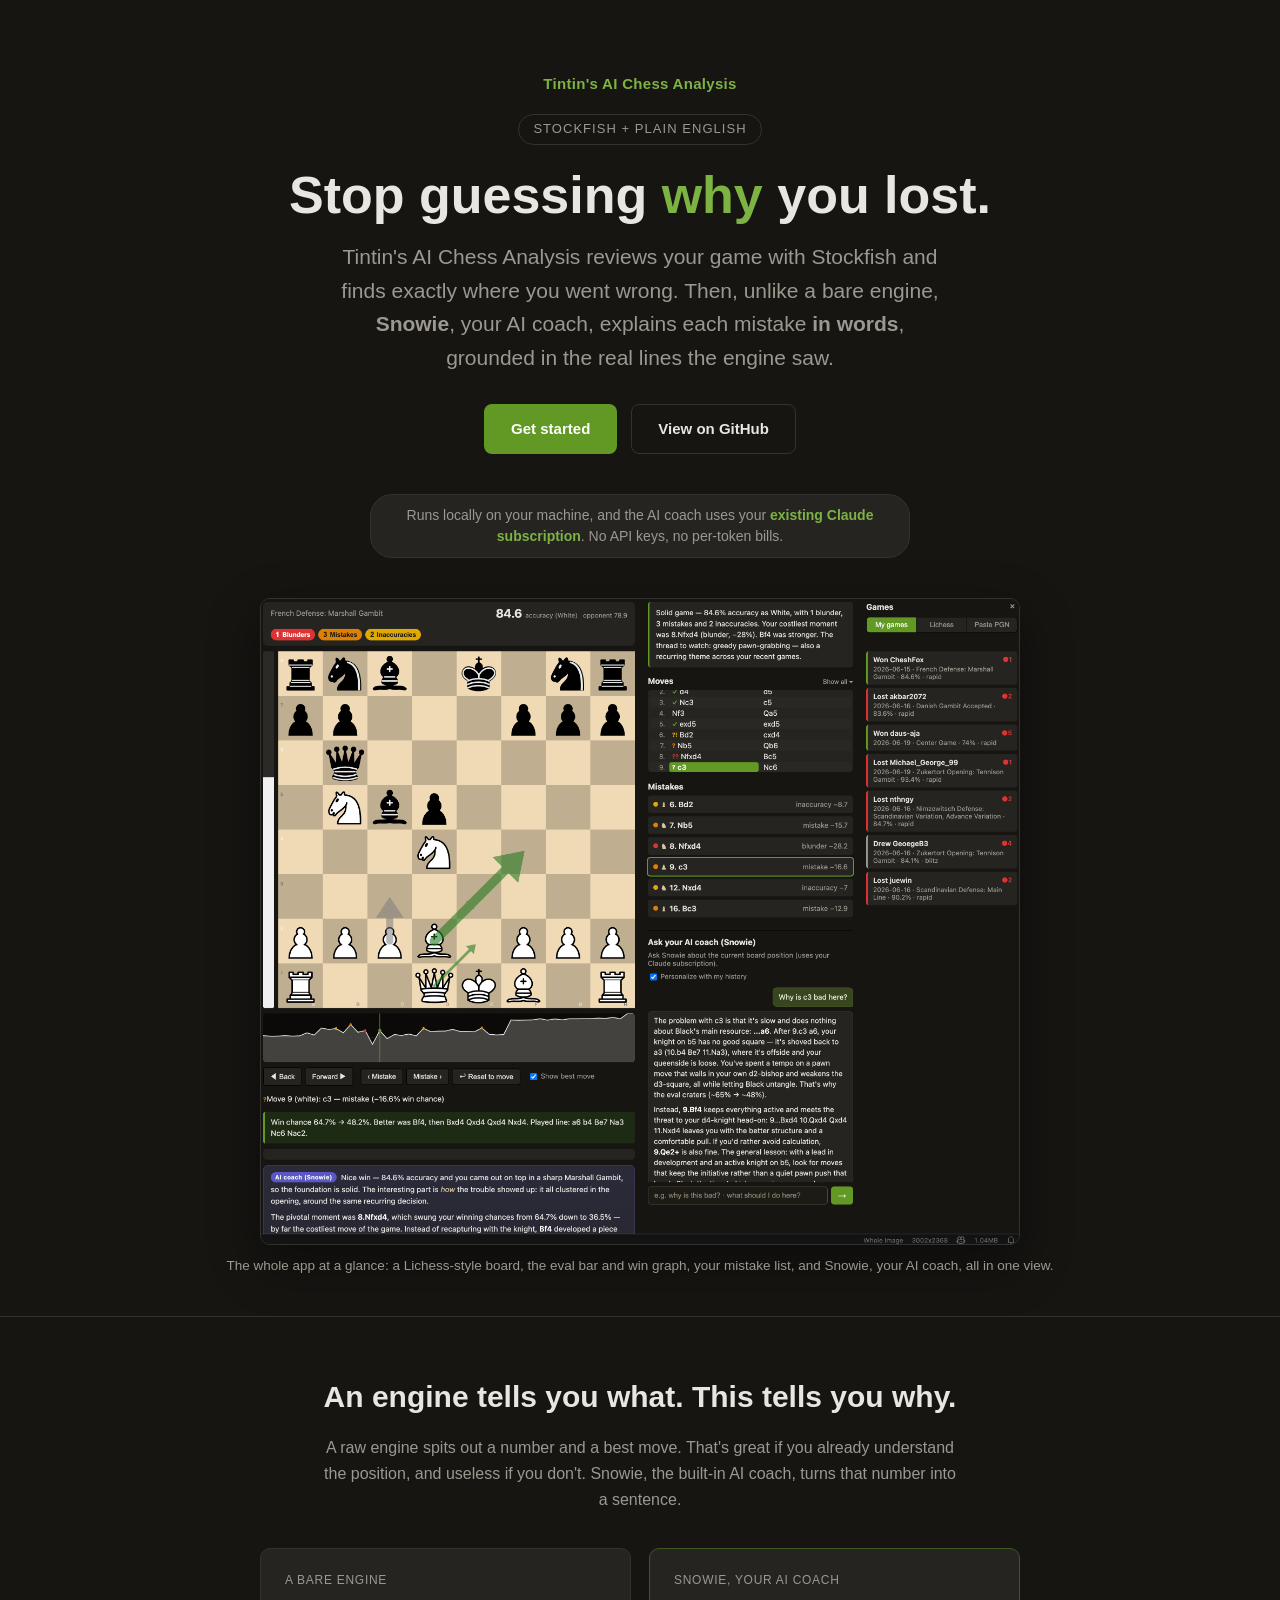
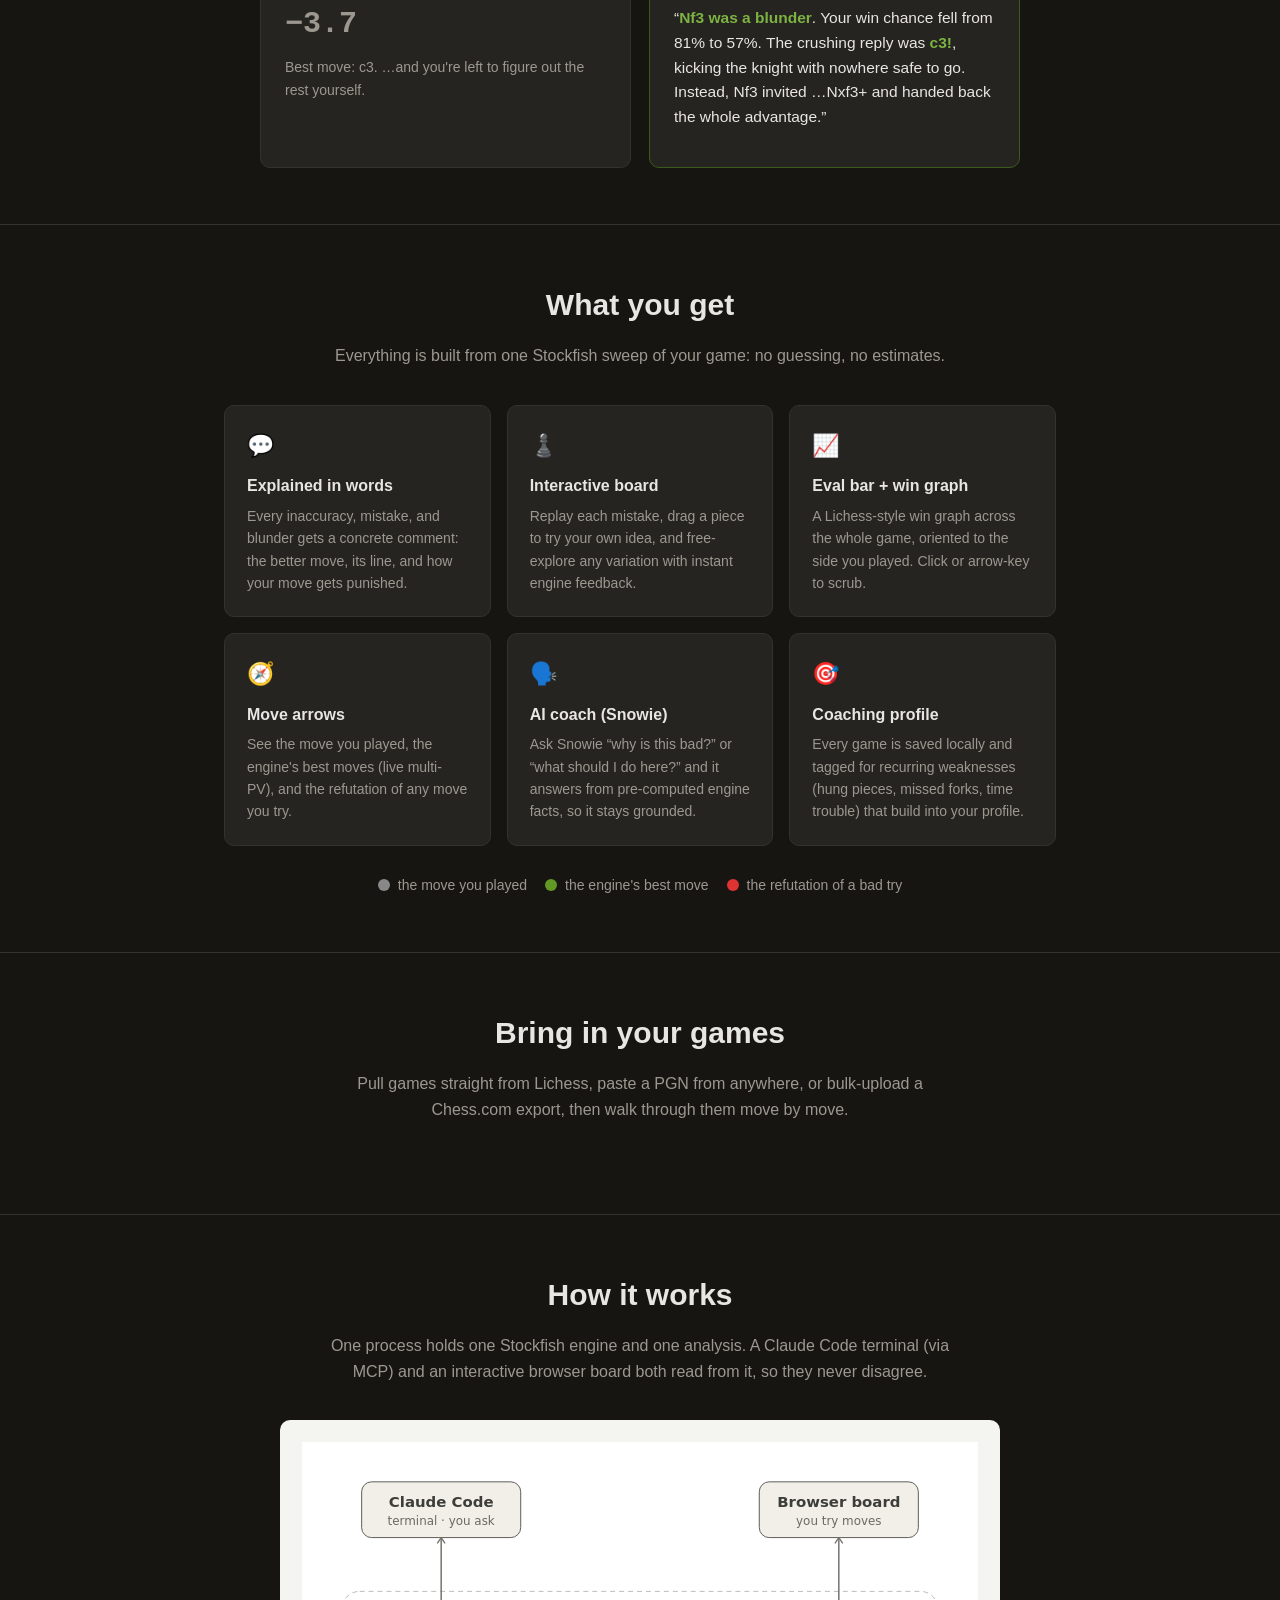
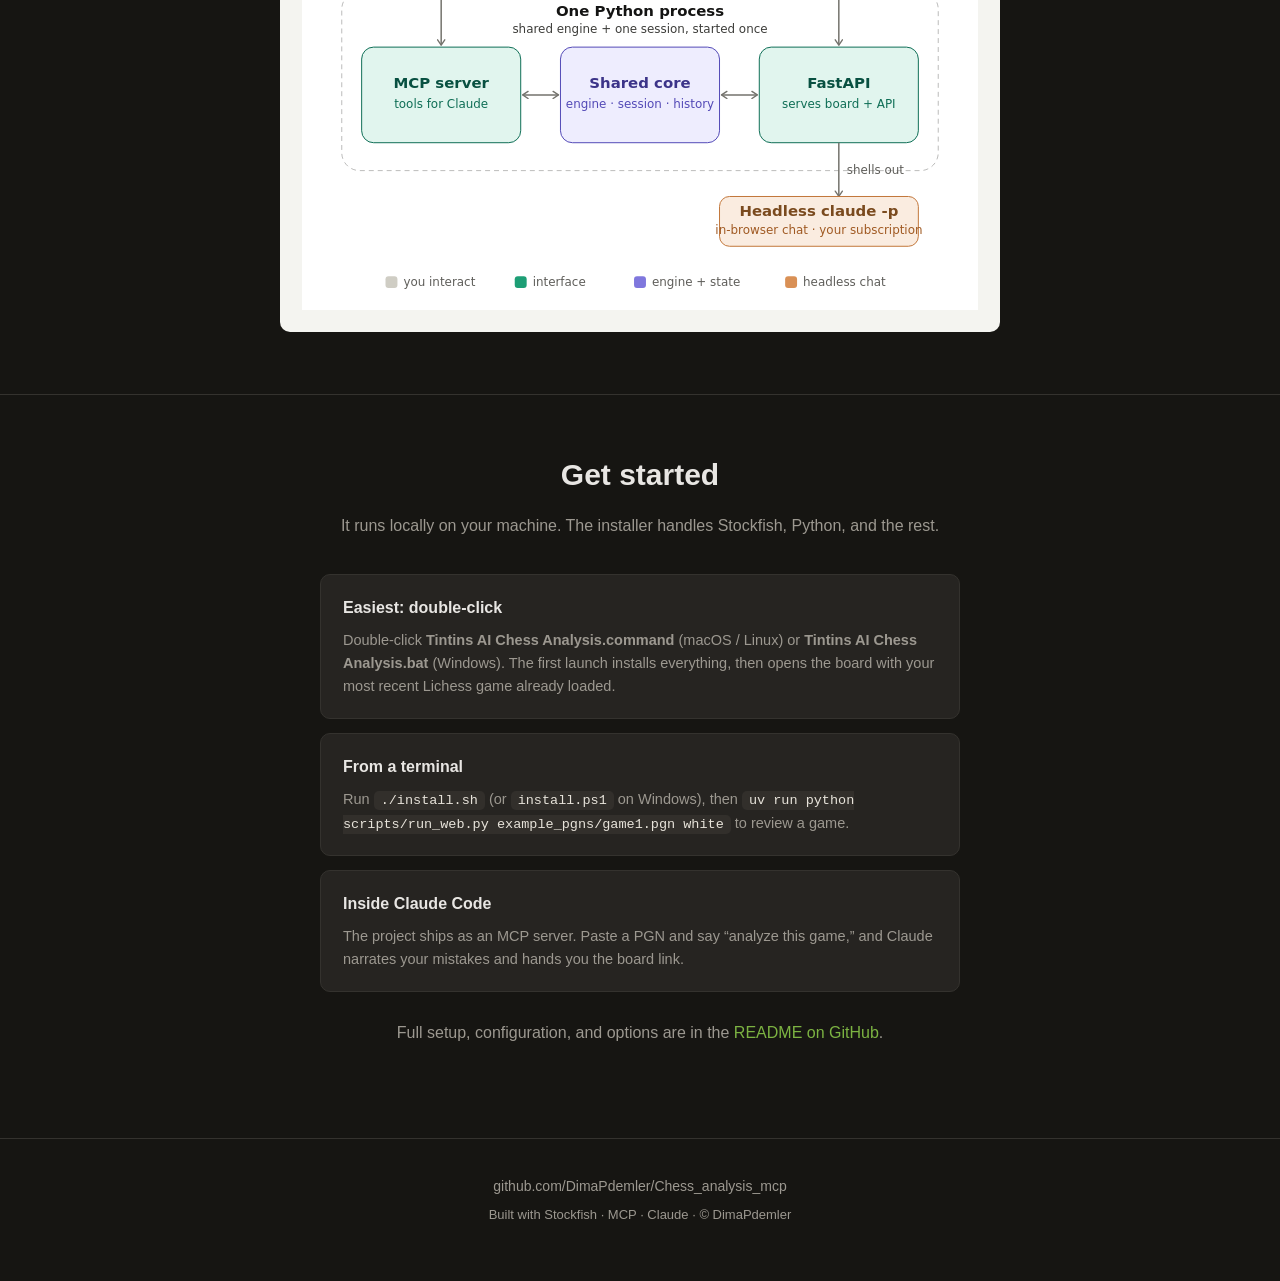
==== docs/index.html @ e514f840 "Merge pull request #1 from DimaPdemler/app-interface App interface" ====
<!DOCTYPE html>
<html lang="en">
<head>
  <meta charset="UTF-8" />
  <meta name="viewport" content="width=device-width, initial-scale=1.0" />
  <title>Tintin's AI Chess Analysis: your mistakes, explained in words</title>
  <meta name="description" content="Analyze a chess game with Stockfish, find where you went wrong, and, unlike a bare engine, get every mistake explained in plain words by Snowie, your AI coach, grounded in real engine lines." />
  <!-- Favicon reuses the app's icon (one level up from docs/). -->
  <link rel="icon" type="image/png" href="../frontend/favicon-32.png" />
  <link rel="icon" type="image/svg+xml" href="../frontend/favicon.svg" />
  <!-- Social share preview uses the hero screenshot. -->
  <meta property="og:title" content="Tintin's AI Chess Analysis: your mistakes, explained in words" />
  <meta property="og:description" content="Stockfish finds where you went wrong; this tool tells you why, in plain English." />
  <meta property="og:image" content="screenshots/chess_new_pipeline.png" />
  <link rel="stylesheet" href="style.css" />
</head>
<body>

  <!-- ===================== HERO ===================== -->
  <header class="hero">
    <div class="wrap">
      <div class="brand">Tintin's AI Chess Analysis</div>
      <span class="eyebrow">Stockfish + plain English</span>
      <h1>Stop guessing <span class="accent">why</span> you lost.</h1>
      <p class="tagline">
        Tintin's AI Chess Analysis reviews your game with Stockfish and finds exactly where you went
        wrong. Then, unlike a bare engine, <strong>Snowie</strong>, your AI coach, explains each
        mistake <strong>in words</strong>, grounded in the real lines the engine saw.
      </p>
      <div class="buttons">
        <a class="btn primary" href="#start">Get started</a>
        <a class="btn secondary" href="https://github.com/DimaPdemler/Chess_analysis_mcp">View on GitHub</a>
      </div>

      <p class="local-note">
        Runs locally on your machine, and the AI coach uses your <strong>existing Claude
        subscription</strong>. No API keys, no per-token bills.
      </p>

      <!-- HERO SCREENSHOT: docs/screenshots/chess_new_pipeline.png
           A single shot of the whole app: the board with a mistake selected (gray "played" arrow +
           green best-move arrows + red refutation arrow), the eval bar, the win graph underneath,
           the mistake list, the Snowie AI-coach chat, and the Games panel. -->
      <figure>
        <img class="shot" src="screenshots/chess_new_pipeline.png"
             alt="The review board: a chess position with played, best, and refutation arrows, an eval bar, a win graph, a mistake list, the Snowie AI coach answering a question, and the Games panel." />
        <figcaption>The whole app at a glance: a Lichess-style board, the eval bar and win graph, your mistake list, and Snowie, your AI coach, all in one view.</figcaption>
      </figure>
    </div>
  </header>

  <!-- ===================== THE IDEA ===================== -->
  <section id="idea">
    <div class="wrap">
      <h2>An engine tells you what. This tells you why.</h2>
      <p class="lead">
        A raw engine spits out a number and a best move. That's great if you already understand the
        position, and useless if you don't. Snowie, the built-in AI coach, turns that number into a sentence.
      </p>
      <div class="contrast">
        <div class="card before">
          <div class="label">A bare engine</div>
          <div class="eval">−3.7</div>
          <p>Best move: c3. …and you're left to figure out the rest yourself.</p>
        </div>
        <div class="card after">
          <div class="label">Snowie, your AI coach</div>
          <p class="quote">
            “<b>Nf3 was a blunder</b>. Your win chance fell from 81% to 57%. The crushing reply was
            <b>c3!</b>, kicking the knight with nowhere safe to go. Instead, Nf3 invited …Nxf3+ and
            handed back the whole advantage.”
          </p>
        </div>
      </div>
    </div>
  </section>

  <!-- ===================== WHAT IT DOES ===================== -->
  <section id="features">
    <div class="wrap">
      <h2>What you get</h2>
      <p class="lead">Everything is built from one Stockfish sweep of your game: no guessing, no estimates.</p>
      <div class="features">
        <div class="feature">
          <span class="icon">💬</span>
          <h3>Explained in words</h3>
          <p>Every inaccuracy, mistake, and blunder gets a concrete comment: the better move, its line, and how your move gets punished.</p>
        </div>
        <div class="feature">
          <span class="icon">♟️</span>
          <h3>Interactive board</h3>
          <p>Replay each mistake, drag a piece to try your own idea, and free-explore any variation with instant engine feedback.</p>
        </div>
        <div class="feature">
          <span class="icon">📈</span>
          <h3>Eval bar + win graph</h3>
          <p>A Lichess-style win graph across the whole game, oriented to the side you played. Click or arrow-key to scrub.</p>
        </div>
        <div class="feature">
          <span class="icon">🧭</span>
          <h3>Move arrows</h3>
          <p>See the move you played, the engine's best moves (live multi-PV), and the refutation of any move you try.</p>
        </div>
        <div class="feature">
          <span class="icon">🗣️</span>
          <h3>AI coach (Snowie)</h3>
          <p>Ask Snowie “why is this bad?” or “what should I do here?” and it answers from pre-computed engine facts, so it stays grounded.</p>
        </div>
        <div class="feature">
          <span class="icon">🎯</span>
          <h3>Coaching profile</h3>
          <p>Every game is saved locally and tagged for recurring weaknesses (hung pieces, missed forks, time trouble) that build into your profile.</p>
        </div>
      </div>

      <div class="legend">
        <span class="chip"><span class="dot played"></span> the move you played</span>
        <span class="chip"><span class="dot best"></span> the engine's best move</span>
        <span class="chip"><span class="dot refute"></span> the refutation of a bad try</span>
      </div>
    </div>
  </section>

  <!-- ===================== BRING IN YOUR GAMES ===================== -->
  <section id="screenshots">
    <div class="wrap">
      <h2>Bring in your games</h2>
      <p class="lead">Pull games straight from Lichess, paste a PGN from anywhere, or bulk-upload a
        Chess.com export, then walk through them move by move.</p>
    </div>
  </section>

  <!-- ===================== HOW IT WORKS ===================== -->
  <section id="how">
    <div class="wrap">
      <h2>How it works</h2>
      <p class="lead">
        One process holds one Stockfish engine and one analysis. A Claude Code terminal (via MCP) and
        an interactive browser board both read from it, so they never disagree.
      </p>
      <div class="arch">
        <img src="chess_mcp_architecture.svg"
             alt="Architecture: Claude Code in the terminal and a browser board both connect into one Python process holding an MCP server, a shared Stockfish engine and session, and a FastAPI web server." />
      </div>
    </div>
  </section>

  <!-- ===================== GET STARTED ===================== -->
  <section id="start">
    <div class="wrap">
      <h2>Get started</h2>
      <p class="lead">It runs locally on your machine. The installer handles Stockfish, Python, and the rest.</p>
      <div class="start-steps">
        <div class="opt">
          <h3>Easiest: double-click</h3>
          <p>
            Double-click <strong>Tintins AI Chess Analysis.command</strong> (macOS / Linux) or
            <strong>Tintins AI Chess Analysis.bat</strong> (Windows). The first launch installs everything, then
            opens the board with your most recent Lichess game already loaded.
          </p>
        </div>
        <div class="opt">
          <h3>From a terminal</h3>
          <p>
            Run <code>./install.sh</code> (or <code>install.ps1</code> on Windows), then
            <code>uv run python scripts/run_web.py example_pgns/game1.pgn white</code> to review a game.
          </p>
        </div>
        <div class="opt">
          <h3>Inside Claude Code</h3>
          <p>
            The project ships as an MCP server. Paste a PGN and say “analyze this game,” and Claude
            narrates your mistakes and hands you the board link.
          </p>
        </div>
      </div>
      <p class="lead" style="margin-top: 28px;">
        Full setup, configuration, and options are in the
        <a href="https://github.com/DimaPdemler/Chess_analysis_mcp#readme">README on GitHub</a>.
      </p>
    </div>
  </section>

  <!-- ===================== FOOTER ===================== -->
  <footer>
    <div class="wrap">
      <a href="https://github.com/DimaPdemler/Chess_analysis_mcp">github.com/DimaPdemler/Chess_analysis_mcp</a>
      <div class="made">Built with Stockfish · MCP · Claude · © DimaPdemler</div>
    </div>
  </footer>

</body>
</html>
---- docs/style.css ----
/* Chess Review landing page styles.
   Theme mirrors the app (frontend/styles.css) so the site and the tool feel like one product. */

:root {
  --bg: #161512;
  --panel: #262421;
  --panel2: #322f2b;
  --border: #34322e;
  --text: #e8e6e3;
  --muted: #9c9890;
  --accent: #629924;
  --accent-bright: #7cb342;
  --inaccuracy: #e0a800;
  --mistake: #e08000;
  --blunder: #d33;
  --max: 880px;
}

* { box-sizing: border-box; }

html { scroll-behavior: smooth; }

body {
  margin: 0;
  font-family: -apple-system, BlinkMacSystemFont, "Segoe UI", Roboto, sans-serif;
  background: var(--bg);
  color: var(--text);
  line-height: 1.6;
  -webkit-font-smoothing: antialiased;
}

a { color: var(--accent-bright); text-decoration: none; }
a:hover { text-decoration: underline; }

.wrap {
  max-width: var(--max);
  margin: 0 auto;
  padding: 0 24px;
}

/* ---- Hero ---- */
.hero {
  text-align: center;
  padding: 72px 0 40px;
  border-bottom: 1px solid var(--border);
}

.hero .brand {
  font-size: 15px;
  font-weight: 700;
  letter-spacing: 0.02em;
  color: var(--accent-bright);
  margin-bottom: 18px;
}

.hero .eyebrow {
  display: inline-block;
  font-size: 13px;
  letter-spacing: 0.08em;
  text-transform: uppercase;
  color: var(--muted);
  border: 1px solid var(--border);
  border-radius: 999px;
  padding: 4px 14px;
  margin-bottom: 22px;
}

.hero h1 {
  font-size: clamp(34px, 6vw, 52px);
  line-height: 1.1;
  margin: 0 0 16px;
  font-weight: 700;
}

.hero h1 .accent { color: var(--accent-bright); }

.hero .tagline {
  font-size: clamp(17px, 2.4vw, 21px);
  color: var(--muted);
  max-width: 620px;
  margin: 0 auto 30px;
}

.buttons {
  display: flex;
  gap: 14px;
  justify-content: center;
  flex-wrap: wrap;
  margin-bottom: 40px;
}

.btn {
  display: inline-block;
  padding: 12px 26px;
  border-radius: 8px;
  font-weight: 600;
  font-size: 15px;
  border: 1px solid transparent;
  transition: background 0.15s, border-color 0.15s;
}
.btn:hover { text-decoration: none; }
.btn.primary { background: var(--accent); color: #fff; }
.btn.primary:hover { background: var(--accent-bright); }
.btn.secondary { background: transparent; color: var(--text); border-color: var(--border); }
.btn.secondary:hover { background: var(--panel); }

.local-note {
  display: inline-block;
  font-size: 14px;
  line-height: 1.5;
  color: var(--muted);
  background: var(--panel);
  border: 1px solid var(--border);
  border-radius: 22px;
  padding: 10px 22px;
  margin: 0 auto 40px;
  max-width: 540px;
}
.local-note strong { color: var(--accent-bright); font-weight: 600; }

/* ---- Screenshots ---- */
figure { margin: 0; }

.shot {
  width: 100%;
  height: auto;
  display: block;
  border-radius: 10px;
  border: 1px solid var(--border);
  background: var(--panel);
}

.hero .shot {
  max-width: 760px;
  margin: 0 auto;
  box-shadow: 0 18px 50px rgba(0, 0, 0, 0.45);
}

figcaption {
  text-align: center;
  color: var(--muted);
  font-size: 13.5px;
  margin-top: 10px;
}

/* ---- Sections ---- */
section { padding: 56px 0; border-bottom: 1px solid var(--border); }
section h2 {
  font-size: clamp(24px, 3.4vw, 30px);
  margin: 0 0 14px;
  text-align: center;
}
section .lead {
  color: var(--muted);
  text-align: center;
  max-width: 640px;
  margin: 0 auto 36px;
  font-size: 16px;
}

/* The idea: before/after contrast */
.contrast {
  display: grid;
  grid-template-columns: 1fr 1fr;
  gap: 18px;
  max-width: 760px;
  margin: 0 auto;
}
.card {
  background: var(--panel);
  border: 1px solid var(--border);
  border-radius: 10px;
  padding: 22px 24px;
}
.card .label {
  font-size: 12px;
  letter-spacing: 0.06em;
  text-transform: uppercase;
  color: var(--muted);
  margin-bottom: 10px;
}
.card.before .eval {
  font-family: ui-monospace, Menlo, monospace;
  font-size: 30px;
  color: var(--muted);
  font-weight: 700;
}
.card.before p { color: var(--muted); margin: 8px 0 0; font-size: 14px; }
.card.after { border-color: #3a5a1e; }
.card.after .quote { font-size: 15.5px; }
.card.after .quote b { color: var(--accent-bright); }

/* Feature grid */
.features {
  display: grid;
  grid-template-columns: repeat(3, 1fr);
  gap: 16px;
}
.feature {
  background: var(--panel);
  border: 1px solid var(--border);
  border-radius: 10px;
  padding: 22px;
}
.feature .icon { font-size: 22px; margin-bottom: 10px; display: block; }
.feature h3 { margin: 0 0 6px; font-size: 16px; }
.feature p { margin: 0; color: var(--muted); font-size: 14px; }

/* Arrow legend chips */
.legend {
  display: flex;
  gap: 18px;
  justify-content: center;
  flex-wrap: wrap;
  margin-top: 28px;
}
.chip { display: inline-flex; align-items: center; gap: 8px; font-size: 14px; color: var(--muted); }
.dot { width: 12px; height: 12px; border-radius: 50%; display: inline-block; }
.dot.played { background: #888; }
.dot.best { background: var(--accent); }
.dot.refute { background: var(--blunder); }

/* How it works */
.arch {
  background: #f4f4f0;
  border-radius: 10px;
  padding: 22px;
  max-width: 720px;
  margin: 0 auto 6px;
}
.arch img { width: 100%; height: auto; display: block; }

/* Get started */
.start-steps {
  max-width: 640px;
  margin: 0 auto;
}
.start-steps .opt {
  background: var(--panel);
  border: 1px solid var(--border);
  border-radius: 10px;
  padding: 20px 22px;
  margin-bottom: 14px;
}
.start-steps h3 { margin: 0 0 8px; font-size: 16px; }
.start-steps p { margin: 0; color: var(--muted); font-size: 14.5px; }
code {
  font-family: ui-monospace, Menlo, monospace;
  background: var(--panel2);
  color: #e7e3da;
  padding: 2px 7px;
  border-radius: 5px;
  font-size: 13.5px;
}

/* Footer */
footer {
  text-align: center;
  padding: 36px 0 56px;
  color: var(--muted);
  font-size: 14px;
}
footer a { color: var(--muted); }
footer .made { margin-top: 8px; font-size: 13px; }

/* ---- Responsive ---- */
@media (max-width: 720px) {
  .features { grid-template-columns: 1fr; }
  .contrast { grid-template-columns: 1fr; }
}
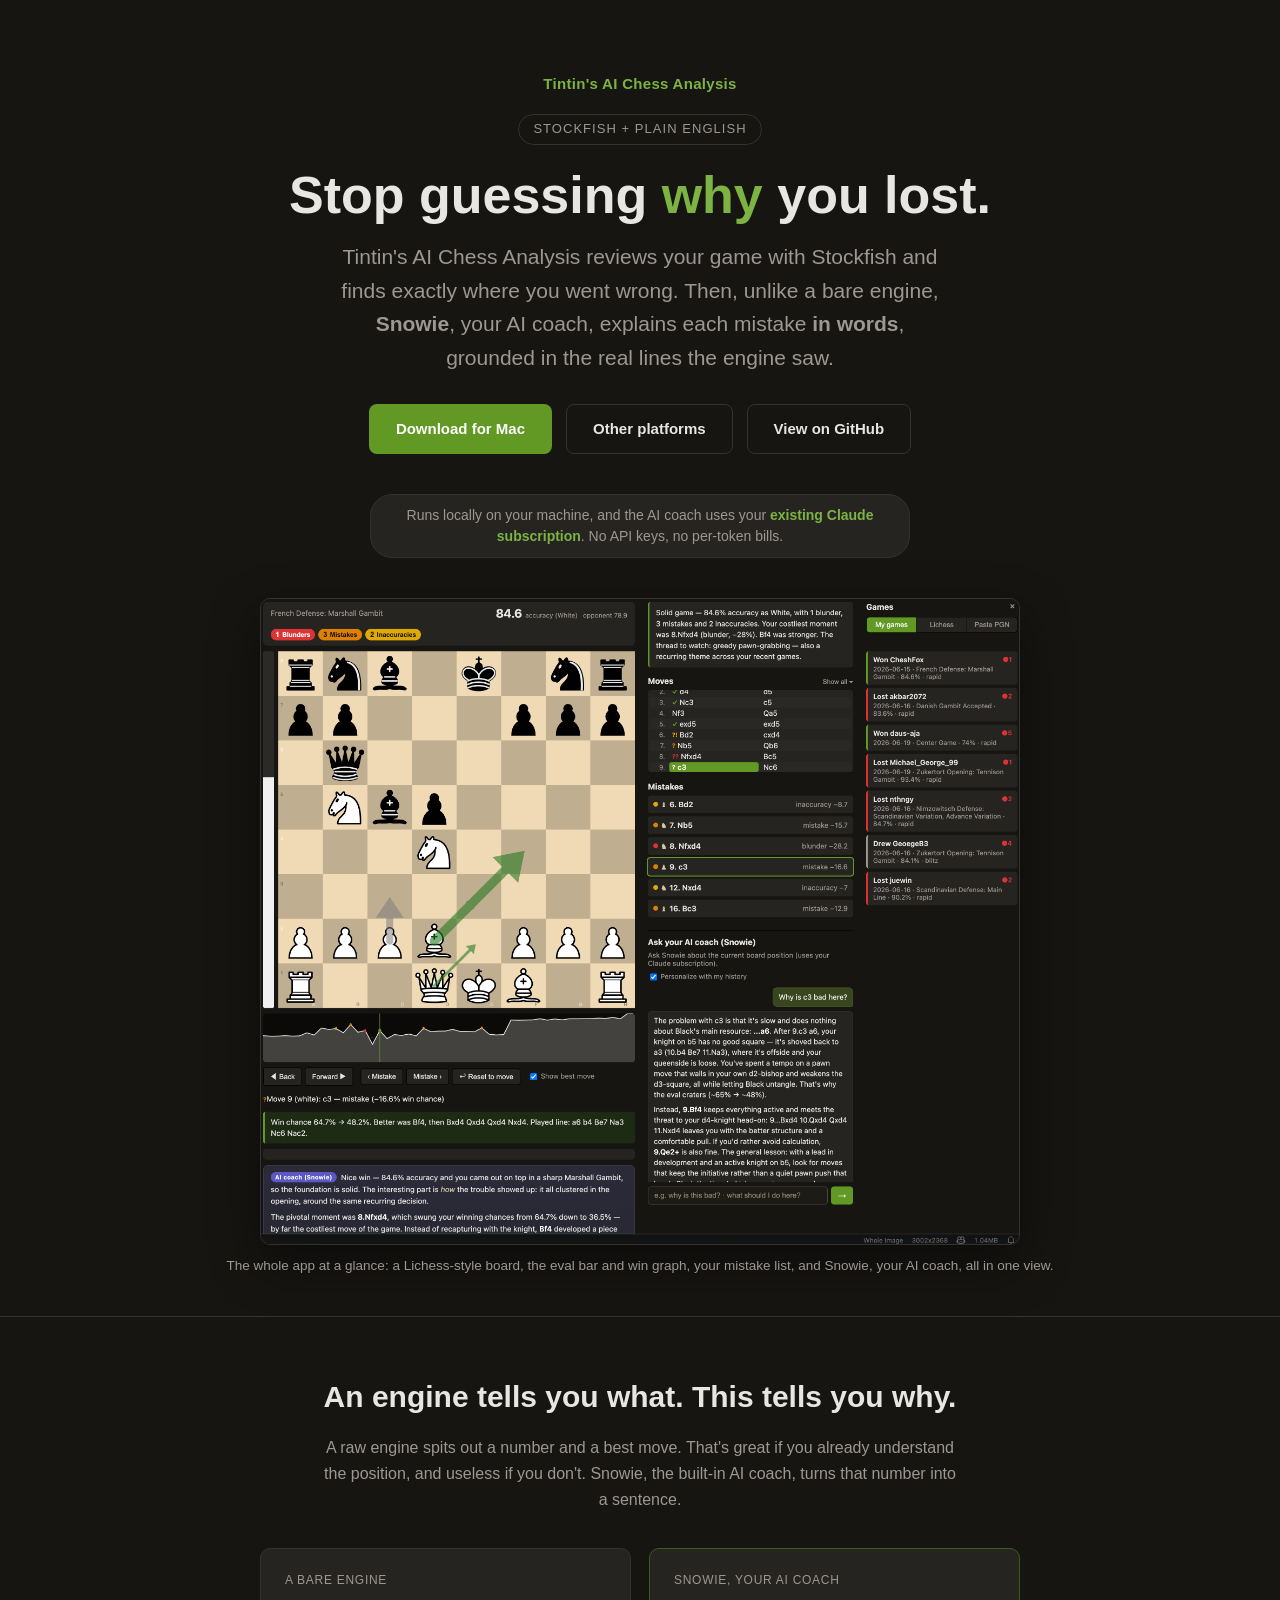
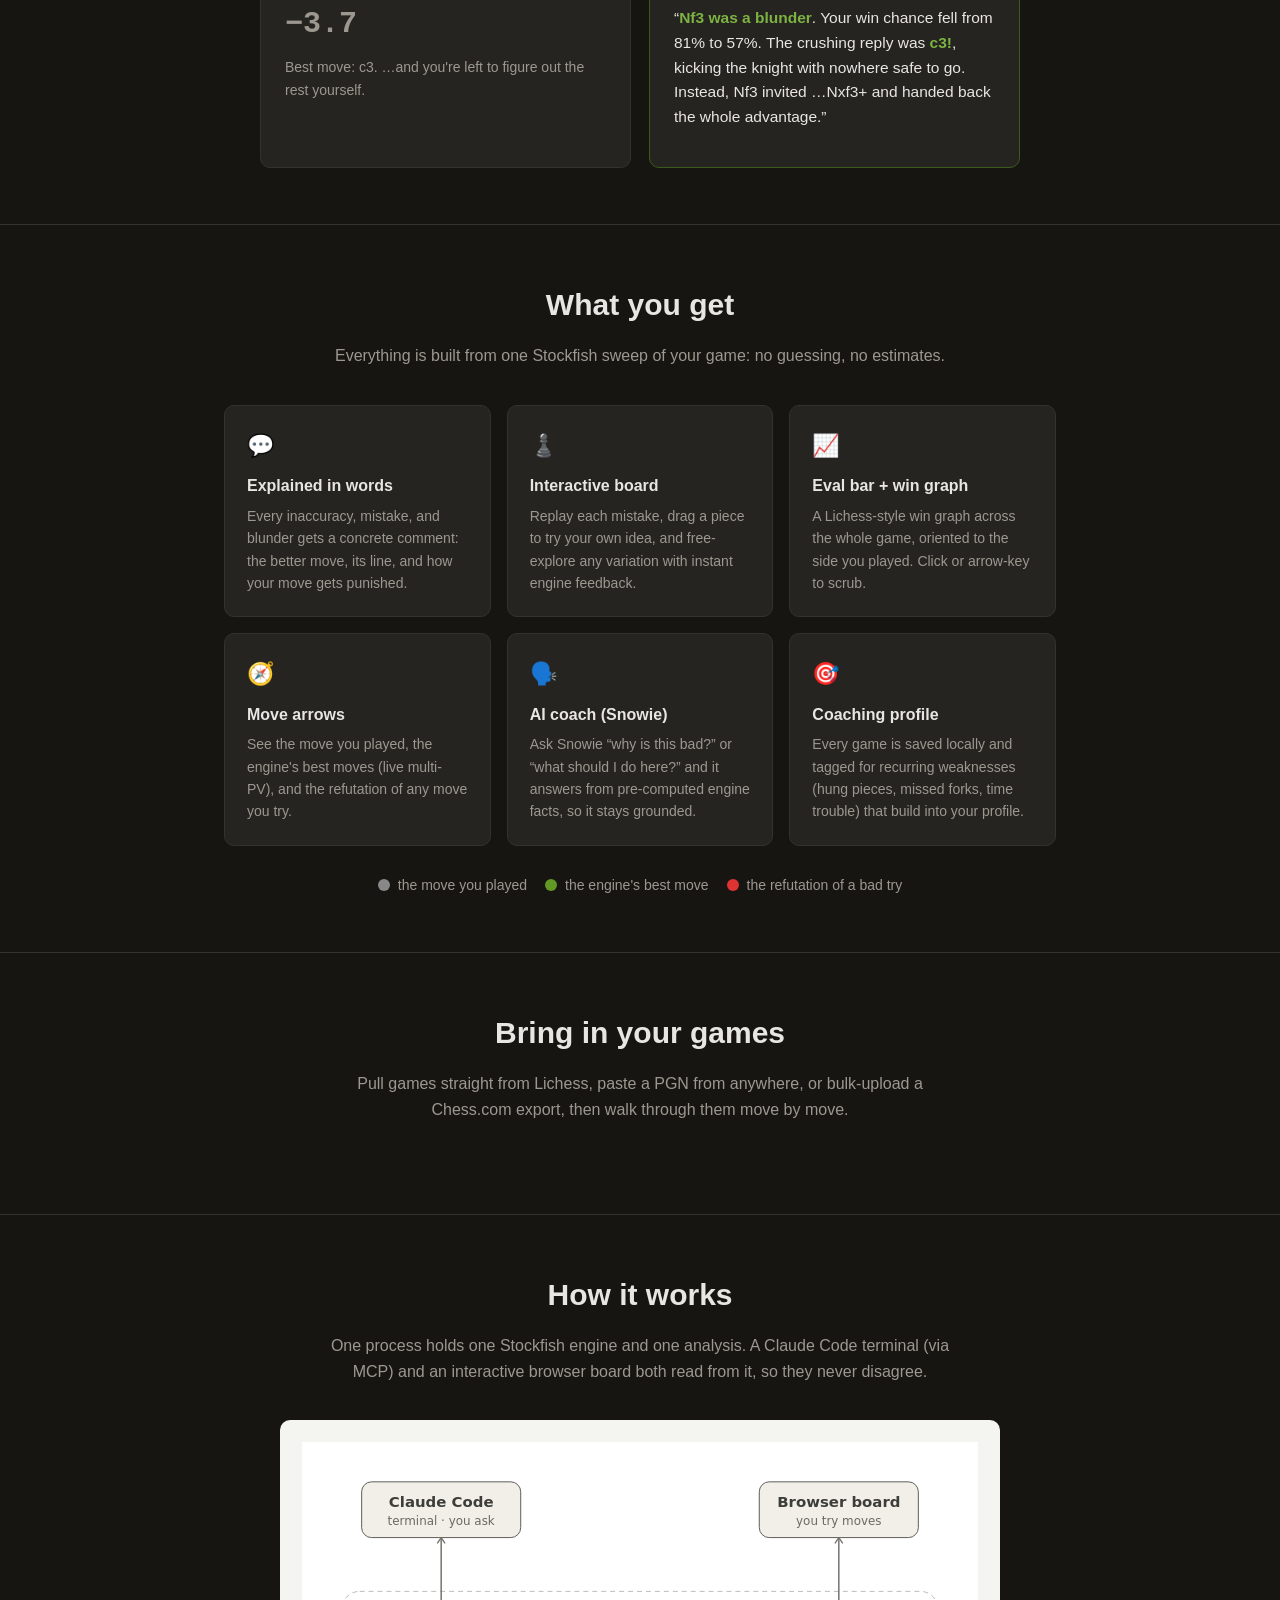
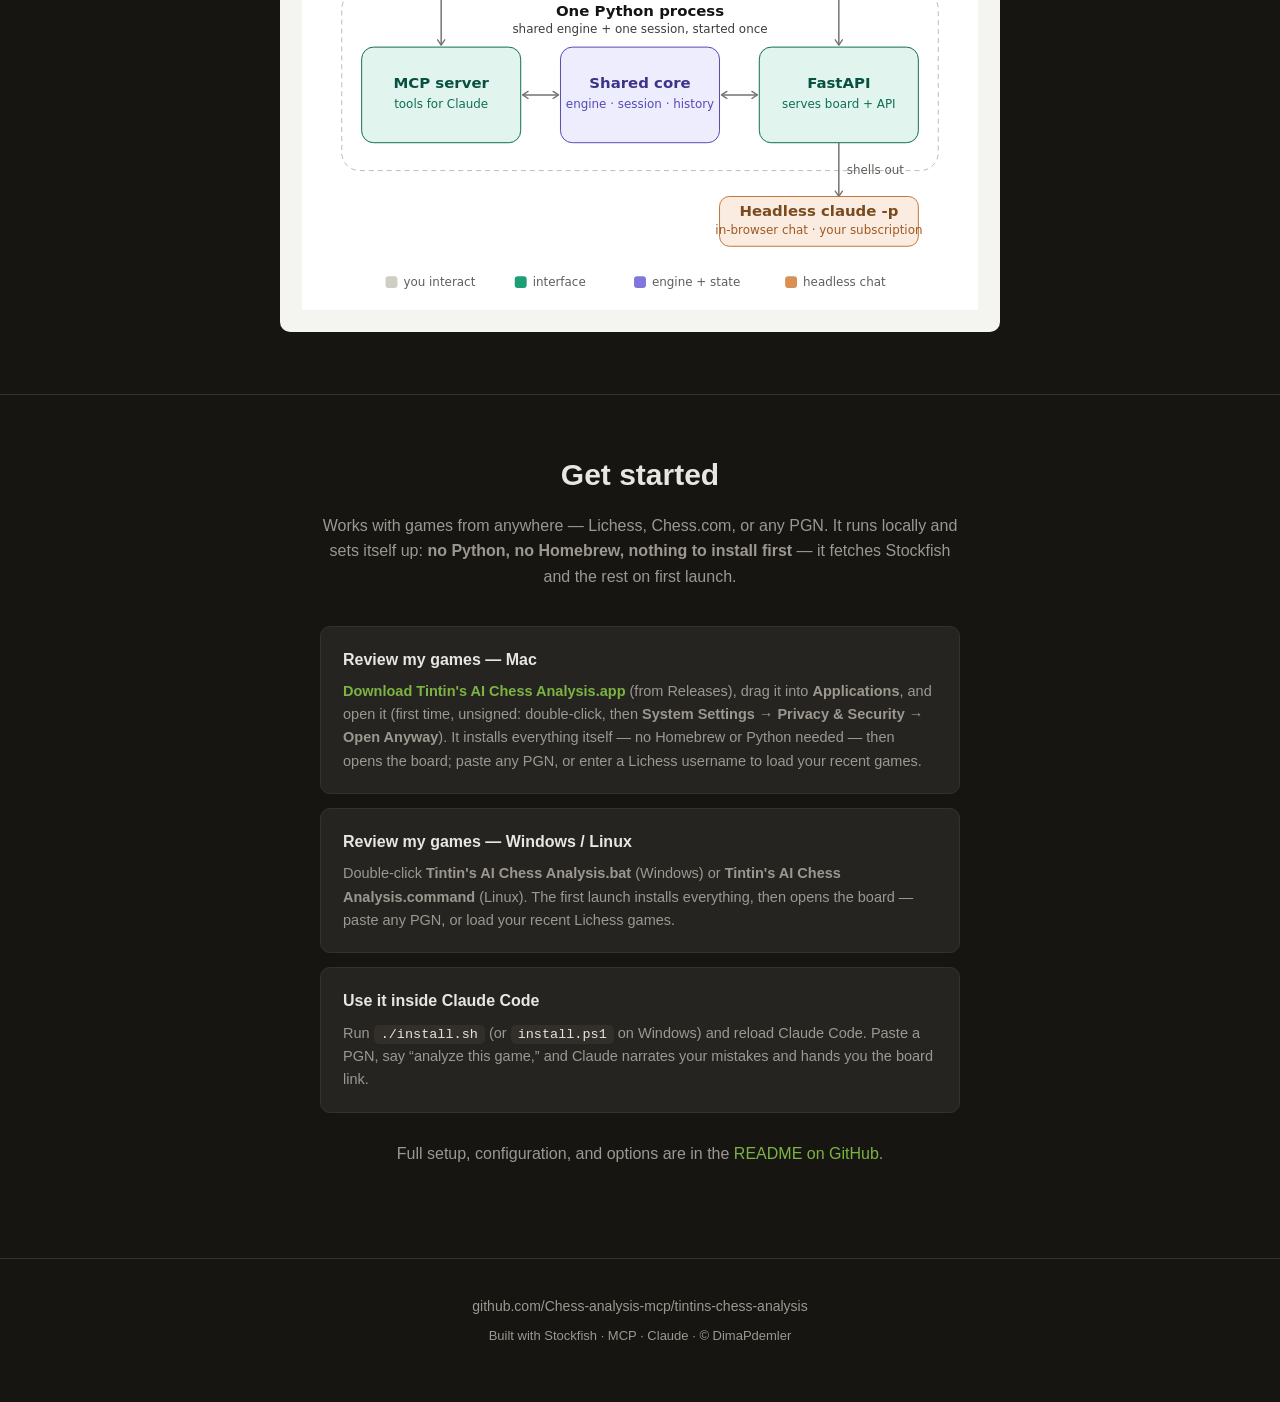
==== commit 8c45eb2b: ".app download more informative open instructions" ====
--- a/docs/index.html
+++ b/docs/index.html
@@ -28,8 +28,9 @@
         mistake <strong>in words</strong>, grounded in the real lines the engine saw.
       </p>
       <div class="buttons">
-        <a class="btn primary" href="#start">Get started</a>
-        <a class="btn secondary" href="https://github.com/DimaPdemler/Chess_analysis_mcp">View on GitHub</a>
+        <a class="btn primary" href="https://github.com/Chess-analysis-mcp/tintins-chess-analysis/releases/latest">Download for Mac</a>
+        <a class="btn secondary" href="#start">Other platforms</a>
+        <a class="btn secondary" href="https://github.com/Chess-analysis-mcp/tintins-chess-analysis">View on GitHub</a>
       </div>
 
       <p class="local-note">
@@ -149,34 +150,41 @@
   <section id="start">
     <div class="wrap">
       <h2>Get started</h2>
-      <p class="lead">It runs locally on your machine. The installer handles Stockfish, Python, and the rest.</p>
+      <p class="lead">Works with games from anywhere — Lichess, Chess.com, or any PGN. It runs locally and
+        sets itself up: <strong>no Python, no Homebrew, nothing to install first</strong> — it fetches
+        Stockfish and the rest on first launch.</p>
       <div class="start-steps">
         <div class="opt">
-          <h3>Easiest: double-click</h3>
+          <h3>Review my games — Mac</h3>
           <p>
-            Double-click <strong>Tintins AI Chess Analysis.command</strong> (macOS / Linux) or
-            <strong>Tintins AI Chess Analysis.bat</strong> (Windows). The first launch installs everything, then
-            opens the board with your most recent Lichess game already loaded.
+            <a href="https://github.com/Chess-analysis-mcp/tintins-chess-analysis/releases/latest"><strong>Download
+            Tintin's AI Chess Analysis.app</strong></a> (from Releases), drag it into
+            <strong>Applications</strong>, and open it (first time, unsigned: double-click, then
+            <strong>System Settings → Privacy &amp; Security → Open Anyway</strong>). It installs
+            everything itself — no Homebrew or Python needed — then opens the board; paste any PGN, or
+            enter a Lichess username to load your recent games.
           </p>
         </div>
         <div class="opt">
-          <h3>From a terminal</h3>
+          <h3>Review my games — Windows / Linux</h3>
           <p>
-            Run <code>./install.sh</code> (or <code>install.ps1</code> on Windows), then
-            <code>uv run python scripts/run_web.py example_pgns/game1.pgn white</code> to review a game.
+            Double-click <strong>Tintin's AI Chess Analysis.bat</strong> (Windows) or
+            <strong>Tintin's AI Chess Analysis.command</strong> (Linux). The first launch installs
+            everything, then opens the board — paste any PGN, or load your recent Lichess games.
           </p>
         </div>
         <div class="opt">
-          <h3>Inside Claude Code</h3>
+          <h3>Use it inside Claude Code</h3>
           <p>
-            The project ships as an MCP server. Paste a PGN and say “analyze this game,” and Claude
-            narrates your mistakes and hands you the board link.
+            Run <code>./install.sh</code> (or <code>install.ps1</code> on Windows) and reload Claude
+            Code. Paste a PGN, say “analyze this game,” and Claude narrates your mistakes and hands
+            you the board link.
           </p>
         </div>
       </div>
       <p class="lead" style="margin-top: 28px;">
         Full setup, configuration, and options are in the
-        <a href="https://github.com/DimaPdemler/Chess_analysis_mcp#readme">README on GitHub</a>.
+        <a href="https://github.com/Chess-analysis-mcp/tintins-chess-analysis#readme">README on GitHub</a>.
       </p>
     </div>
   </section>
@@ -184,7 +192,7 @@
   <!-- ===================== FOOTER ===================== -->
   <footer>
     <div class="wrap">
-      <a href="https://github.com/DimaPdemler/Chess_analysis_mcp">github.com/DimaPdemler/Chess_analysis_mcp</a>
+      <a href="https://github.com/Chess-analysis-mcp/tintins-chess-analysis">github.com/Chess-analysis-mcp/tintins-chess-analysis</a>
       <div class="made">Built with Stockfish · MCP · Claude · © DimaPdemler</div>
     </div>
   </footer>
